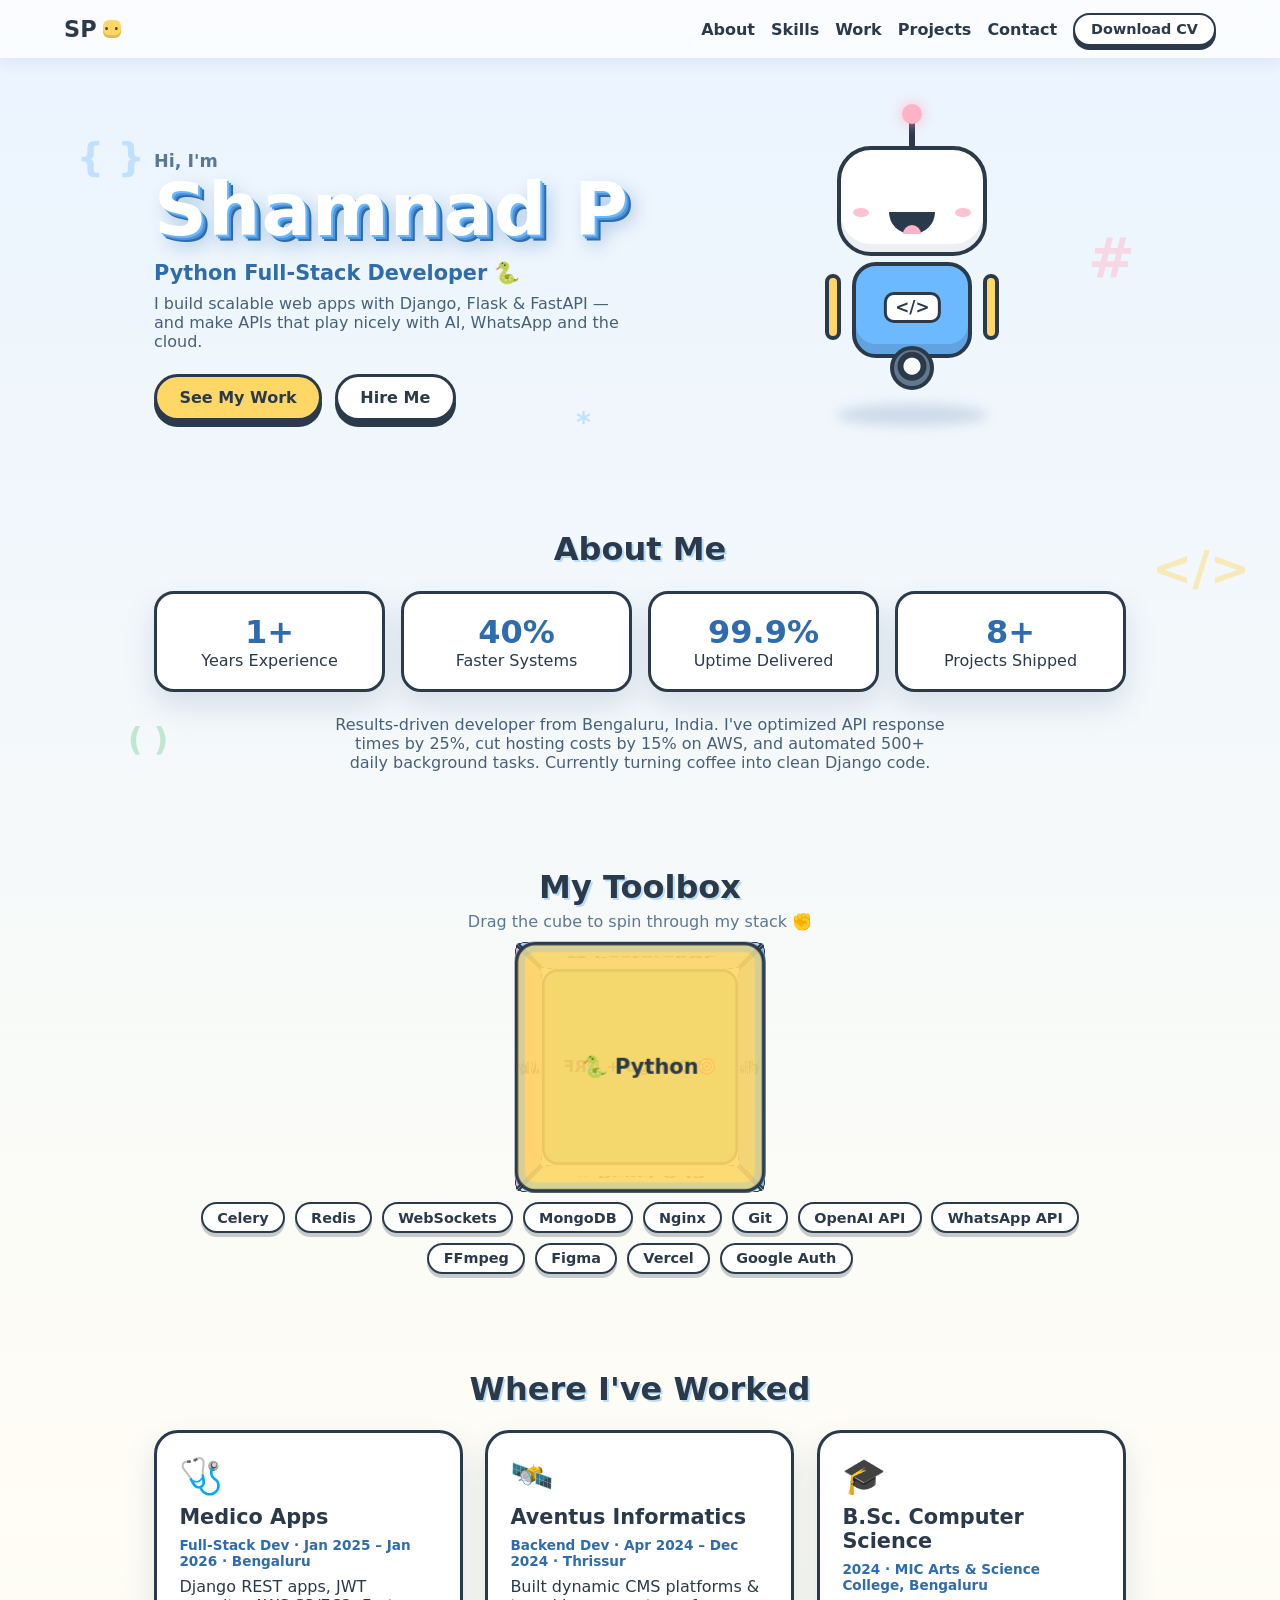
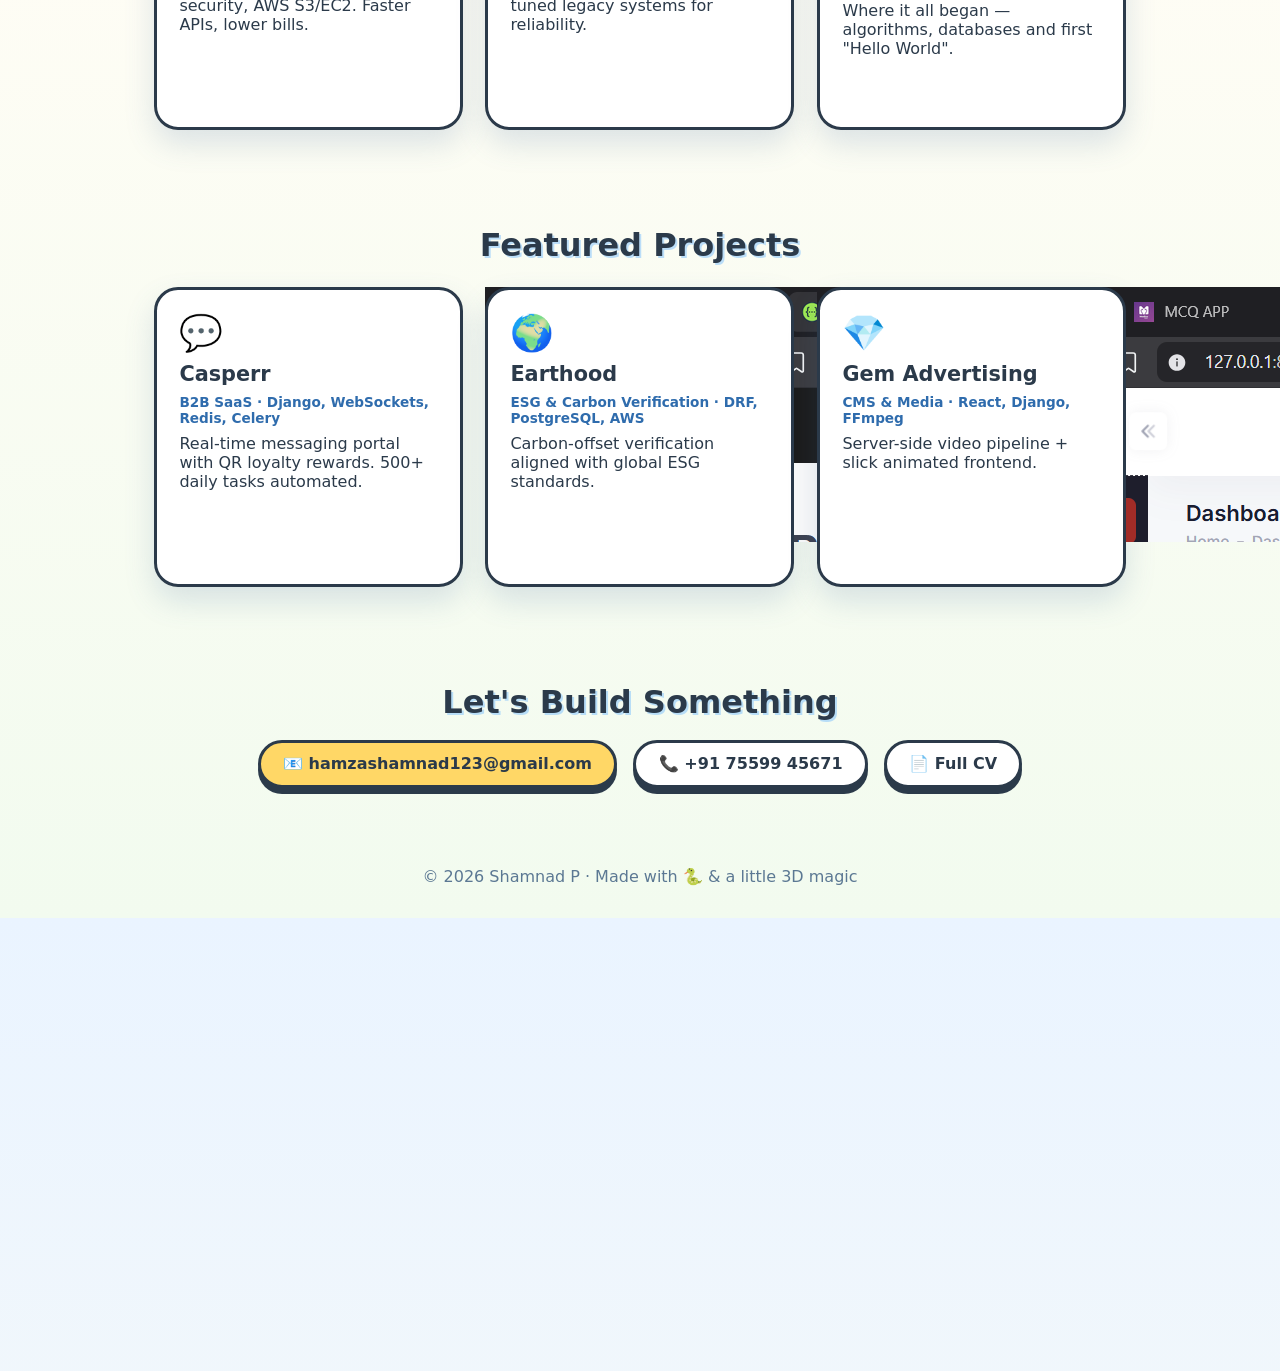
==== portfolio.html @ 56d4a5ea "Add Shamnad P portfolio content with simple cartoon style and matching 3D effects" ====
<!DOCTYPE html>
<html lang="en">
<head>
  <meta charset="UTF-8" />
  <meta name="viewport" content="width=device-width, initial-scale=1.0" />
  <title>Shamnad P — Full-Stack Developer</title>
  <meta name="description" content="Portfolio of Shamnad P, a Python Full-Stack Developer building scalable web apps with Django, Flask and FastAPI." />
  <link rel="icon" href="favicon-32x32.png" />
  <link rel="stylesheet" href="portfolio.css" />
</head>
<body>

  <!-- floating cartoon codebots (background) -->
  <div class="floaties" aria-hidden="true">
    <div class="floaty f1">{ }</div>
    <div class="floaty f2">&lt;/&gt;</div>
    <div class="floaty f3">( )</div>
    <div class="floaty f4">#</div>
    <div class="floaty f5">*</div>
  </div>

  <header class="site-head">
    <a class="logo" href="#top">SP<span class="logo-bot"></span></a>
    <nav>
      <a href="#about">About</a>
      <a href="#skills">Skills</a>
      <a href="#work">Work</a>
      <a href="#projects">Projects</a>
      <a href="#contact">Contact</a>
      <a class="btn btn-small" href="cv/shamnad.pdf" target="_blank" rel="noopener">Download CV</a>
    </nav>
  </header>

  <main id="top">

    <!-- HERO -->
    <section class="hero tilt-card" data-tilt>
      <div class="hero-text">
        <p class="hello">Hi, I'm</p>
        <h1 class="name3d">Shamnad P</h1>
        <p class="role">Python Full-Stack Developer 🐍</p>
        <p class="tagline">I build scalable web apps with Django, Flask &amp; FastAPI — and make APIs that play nicely with AI, WhatsApp and the cloud.</p>
        <div class="hero-btns">
          <a class="btn btn-primary pop3d" href="#projects">See My Work</a>
          <a class="btn pop3d" href="mailto:hamzashamnad123@gmail.com">Hire Me</a>
        </div>
      </div>

      <!-- CSS cartoon robot buddy -->
      <div class="buddy-wrap">
        <div class="buddy" id="buddy" title="Poke me!">
          <div class="antenna"><span class="bulb"></span></div>
          <div class="head">
            <div class="eye left"><span class="pupil"></span></div>
            <div class="eye right"><span class="pupil"></span></div>
            <div class="mouth"></div>
            <div class="cheek l"></div><div class="cheek r"></div>
          </div>
          <div class="torso">
            <div class="badge">&lt;/&gt;</div>
          </div>
          <div class="arm arm-l"></div>
          <div class="arm arm-r"></div>
          <div class="wheel"></div>
        </div>
        <div class="buddy-shadow"></div>
      </div>
    </section>

    <!-- ABOUT / STATS -->
    <section id="about" class="section">
      <h2 class="sec-title">About Me</h2>
      <div class="stats-row">
        <div class="stat pop3d" data-tilt><strong>1+</strong><span>Years Experience</span></div>
        <div class="stat pop3d" data-tilt><strong>40%</strong><span>Faster Systems</span></div>
        <div class="stat pop3d" data-tilt><strong>99.9%</strong><span>Uptime Delivered</span></div>
        <div class="stat pop3d" data-tilt><strong>8+</strong><span>Projects Shipped</span></div>
      </div>
      <p class="about-copy">Results-driven developer from Bengaluru, India. I've optimized API response times by 25%, cut hosting costs by 15% on AWS, and automated 500+ daily background tasks. Currently turning coffee into clean Django code.</p>
    </section>

    <!-- SKILLS CUBE -->
    <section id="skills" class="section">
      <h2 class="sec-title">My Toolbox</h2>
      <p class="sec-sub">Drag the cube to spin through my stack ✊</p>
      <div class="scene" id="cube-scene">
        <div class="cube" id="cube">
          <div class="face front">🐍 Python</div>
          <div class="face back">🎯 Django + DRF</div>
          <div class="face right">⚡ FastAPI &amp; Flask</div>
          <div class="face left">☁️ AWS · Docker</div>
          <div class="face top">🗄️ PostgreSQL</div>
          <div class="face bottom">⚛️ React &amp; JS</div>
        </div>
      </div>
      <div class="skill-tags">
        <span>Celery</span><span>Redis</span><span>WebSockets</span><span>MongoDB</span>
        <span>Nginx</span><span>Git</span><span>OpenAI API</span><span>WhatsApp API</span>
        <span>FFmpeg</span><span>Figma</span><span>Vercel</span><span>Google Auth</span>
      </div>
    </section>

    <!-- WORK EXPERIENCE -->
    <section id="work" class="section">
      <h2 class="sec-title">Where I've Worked</h2>
      <div class="cards">
        <article class="card" data-tilt>
          <div class="card-face card-front">
            <div class="card-emoji">🩺</div>
            <h3>Medico Apps</h3>
            <p class="meta">Full-Stack Dev · Jan 2025 – Jan 2026 · Bengaluru</p>
            <p>Django REST apps, JWT security, AWS S3/EC2. Faster APIs, lower bills.</p>
          </div>
          <div class="card-face card-back">
            <p>⬆ API speed <strong>+25%</strong><br>⬇ Hosting cost <strong>-15%</strong><br>🔒 End-to-end encryption<br>🤝 Git workflows <strong>-20%</strong> conflicts</p>
          </div>
        </article>

        <article class="card" data-tilt>
          <div class="card-face card-front">
            <div class="card-emoji">🛰️</div>
            <h3>Aventus Informatics</h3>
            <p class="meta">Backend Dev · Apr 2024 – Dec 2024 · Thrissur</p>
            <p>Built dynamic CMS platforms &amp; tuned legacy systems for reliability.</p>
          </div>
          <div class="card-face card-back">
            <p>📈 Engagement <strong>+30%</strong><br>🛠 Reliability <strong>+20%</strong><br>💬 Turned business ideas into specs</p>
          </div>
        </article>

        <article class="card" data-tilt>
          <div class="card-face card-front">
            <div class="card-emoji">🎓</div>
            <h3>B.Sc. Computer Science</h3>
            <p class="meta">2024 · MIC Arts &amp; Science College, Bengaluru</p>
            <p>Where it all began — algorithms, databases and first "Hello World".</p>
          </div>
          <div class="card-face card-back">
            <p>🧠 Foundations in CS<br>🚀 Graduated 2024<br>💻 Then never stopped coding</p>
          </div>
        </article>
      </div>
    </section>

    <!-- PROJECTS -->
    <section id="projects" class="section">
      <h2 class="sec-title">Featured Projects</h2>
      <div class="cards">
        <article class="card proj" data-tilt>
          <img src="images/portfolio/echo_api.png" alt="Casperr" onerror="this.style.display='none'" />
          <div class="card-face card-front">
            <div class="card-emoji">💬</div>
            <h3>Casperr</h3>
            <p class="meta">B2B SaaS · Django, WebSockets, Redis, Celery</p>
            <p>Real-time messaging portal with QR loyalty rewards. 500+ daily tasks automated.</p>
          </div>
          <div class="card-face card-back"><p>⚡ Latency <strong>-30%</strong> via Celery<br>🔐 JWT-authenticated APIs<br>📡 Live notifications w/ Django Channels</p></div>
        </article>

        <article class="card proj" data-tilt>
          <img src="images/portfolio/earth_hood_api.png" alt="Earthood" onerror="this.style.display='none'" />
          <div class="card-face card-front">
            <div class="card-emoji">🌍</div>
            <h3>Earthood</h3>
            <p class="meta">ESG &amp; Carbon Verification · DRF, PostgreSQL, AWS</p>
            <p>Carbon-offset verification aligned with global ESG standards.</p>
          </div>
          <div class="card-face card-back"><p>🗄 Query speed <strong>+40%</strong> via index tuning<br>✅ High-integrity data records</p></div>
        </article>

        <article class="card proj" data-tilt>
          <img src="images/portfolio/gem_cms.png" alt="Gem Advertising" onerror="this.style.display='none'" />
          <div class="card-face card-front">
            <div class="card-emoji">💎</div>
            <h3>Gem Advertising</h3>
            <p class="meta">CMS &amp; Media · React, Django, FFmpeg</p>
            <p>Server-side video pipeline + slick animated frontend.</p>
          </div>
          <div class="card-face card-back"><p>🎬 Media ops time <strong>-50%</strong> with FFmpeg<br>🕹 Framer Motion boosted retention</p></div>
        </article>
      </div>
    </section>

    <!-- CONTACT -->
    <section id="contact" class="section tilt-card" data-tilt>
      <h2 class="sec-title">Let's Build Something</h2>
      <div class="contact-links">
        <a class="btn btn-primary pop3d" href="mailto:hamzashamnad123@gmail.com">📧 hamzashamnad123@gmail.com</a>
        <a class="btn pop3d" href="tel:+917559945671">📞 +91 75599 45671</a>
        <a class="btn pop3d" href="cv/shamnad.pdf" target="_blank" rel="noopener">📄 Full CV</a>
      </div>
    </section>

  </main>

  <footer>
    <p>© 2026 Shamnad P · Made with 🐍 &amp; a little 3D magic</p>
  </footer>

  <canvas id="confetti" aria-hidden="true"></canvas>
  <script src="portfolio.js"></script>
</body>
</html>
---- portfolio.css ----
/* ============ Shamnad P — simple cartoon portfolio, matching the Pip's World vibe ============ */
* { box-sizing: border-box; margin: 0; padding: 0; }

:root {
  --sky: #eaf4ff;
  --cream: #fffdf5;
  --ink: #2b3a4a;
  --blue: #6db9ff;
  --yellow: #ffd766;
  --green: #8fd6a8;
  --pink: #ffb3c7;
  --shadow: 0 14px 30px rgba(70, 110, 160, .18);
}

html { scroll-behavior: smooth; }
body {
  font-family: "Trebuchet MS", "Comic Sans MS", system-ui, sans-serif;
  color: var(--ink);
  background: linear-gradient(180deg, var(--sky) 0%, var(--cream) 60%, #f2fbef 100%);
  overflow-x: hidden;
}

/* ---------- floating code symbols ---------- */
.floaties { position: fixed; inset: 0; pointer-events: none; z-index: 0; }
.floaty {
  position: absolute; font-weight: bold; color: rgba(109,185,255,.35);
  animation: drift 16s ease-in-out infinite alternate;
}
.f1 { top: 15%; left: 6%;  font-size: 2.4rem; }
.f2 { top: 60%; left: 90%; font-size: 3rem;   animation-delay: -4s; color: rgba(255,215,102,.45); }
.f3 { top: 80%; left: 10%; font-size: 2rem;   animation-delay: -8s; color: rgba(143,214,168,.5); }
.f4 { top: 25%; left: 85%; font-size: 3.5rem; animation-delay: -2s; color: rgba(255,179,199,.45); }
.f5 { top: 45%; left: 45%; font-size: 1.8rem; animation-delay: -6s; }
@keyframes drift { from { transform: translateY(-20px) rotate(-8deg);} to { transform: translateY(24px) rotate(10deg);} }

/* ---------- header ---------- */
.site-head {
  position: sticky; top: 0; z-index: 10;
  display: flex; align-items: center; justify-content: space-between;
  padding: .8rem 5vw;
  background: rgba(255,255,255,.75); backdrop-filter: blur(8px);
  box-shadow: 0 4px 14px rgba(70,110,160,.10);
}
.logo {
  font-size: 1.4rem; font-weight: 800; text-decoration: none; color: var(--ink);
  display: inline-flex; align-items: center; gap: .4rem;
  transition: transform .3s;
}
.logo:hover { transform: rotate(-6deg) scale(1.05); }
.logo-bot { width: 18px; height: 18px; border-radius: 6px; background: var(--yellow);
  box-shadow: inset 0 -3px 0 rgba(0,0,0,.12); position: relative; }
.logo-bot::after { content:"• •"; font-size: 8px; letter-spacing: 1px; color:#5b4a12;
  position:absolute; inset:0; display:flex; align-items:center; justify-content:center; }
nav { display: flex; gap: 1rem; align-items: center; flex-wrap: wrap; }
nav a { color: var(--ink); text-decoration: none; font-weight: 600; }
nav a:hover { color: #3d84d6; }

/* ---------- buttons ---------- */
.btn {
  display: inline-block; padding: .7rem 1.4rem; border-radius: 999px;
  background: #fff; color: var(--ink); text-decoration: none; font-weight: 700;
  border: 3px solid var(--ink); box-shadow: 0 6px 0 var(--ink);
  transition: transform .15s, box-shadow .15s;
}
.btn:hover { transform: translateY(-3px); box-shadow: 0 9px 0 var(--ink); }
.btn:active { transform: translateY(4px); box-shadow: 0 2px 0 var(--ink); }
.btn-primary { background: var(--yellow); }
.btn-small { padding: .4rem 1rem; border-width: 2px; box-shadow: 0 4px 0 var(--ink); font-size: .9rem; }

/* ---------- hero ---------- */
.hero {
  position: relative; z-index: 1;
  display: grid; grid-template-columns: 1.2fr 1fr; gap: 2rem; align-items: center;
  max-width: 1100px; margin: 3rem auto 1rem; padding: 2.5rem 5vw;
}
.hello { font-size: 1.1rem; color: #5b7893; font-weight: 700; }
.name3d {
  font-size: clamp(2.6rem, 7vw, 4.6rem); line-height: 1.05; letter-spacing: 1px;
  color: #fff;
  text-shadow: 2px 2px 0 var(--blue), 4px 4px 0 #4d94dd, 6px 6px 0 #2f6cad, 8px 10px 18px rgba(47,108,173,.35);
}
.role { font-size: 1.3rem; font-weight: 800; margin-top: .8rem; color: #2f6cad; }
.tagline { margin-top: .6rem; max-width: 46ch; color: #47607a; }
.hero-btns { margin-top: 1.4rem; display: flex; gap: .8rem; flex-wrap: wrap; }

/* pop-on-hover 3D */
.pop3d { transform-style: preserve-3d; transition: transform .25s ease, box-shadow .25s ease; }
.pop3d:hover { transform: perspective(500px) translateZ(14px) rotateX(6deg); }

/* ---------- cartoon robot buddy (pure CSS) ---------- */
.buddy-wrap { perspective: 800px; display: flex; flex-direction: column; align-items: center; }
.buddy {
  position: relative; width: 190px; height: 250px; cursor: pointer;
  transform-style: preserve-3d;
  animation: bob 3s ease-in-out infinite;
}
@keyframes bob { 0%,100% { transform: translateY(0);} 50% { transform: translateY(-14px);} }
.buddy.poked { animation: poke-spin .9s cubic-bezier(.3,1.6,.4,1); }
@keyframes poke-spin {
  0% { transform: rotateY(0) scale(1); }
  60% { transform: rotateY(540deg) scale(1.12); }
  100% { transform: rotateY(720deg) scale(1); }
}
.antenna { position: absolute; top: -26px; left: 50%; width: 6px; height: 30px;
  background: var(--ink); border-radius: 3px; transform: translateX(-50%); }
.bulb { position: absolute; top: -16px; left: 50%; width: 20px; height: 20px; margin-left: -10px;
  border-radius: 50%; background: var(--pink); box-shadow: 0 0 14px rgba(255,179,199,.9);
  animation: blinklight 2s infinite; }
@keyframes blinklight { 0%,100%{opacity:1;} 50%{opacity:.4;} }
.head {
  position: absolute; top: 0; left: 50%; transform: translateX(-50%);
  width: 150px; height: 110px; border-radius: 34px;
  background: #fff; border: 4px solid var(--ink); box-shadow: inset 0 -8px 0 rgba(70,110,160,.10);
}
.eye { position: absolute; top: 28px; width: 30px; height: 30px; border-radius: 50%;
  background: #fff; border: 3px solid var(--ink); overflow: hidden; }
.eye.left { left: 24px; } .eye.right { right: 24px; }
.pupil { position: absolute; top: 8px; left: 8px; width: 12px; height: 12px; border-radius: 50%;
  background: var(--ink); transition: transform .1s; }
.mouth { position: absolute; bottom: 18px; left: 50%; transform: translateX(-50%);
  width: 46px; height: 22px; border-radius: 0 0 40px 40px; background: var(--ink); }
.mouth::after { content:""; position:absolute; bottom:0; left:50%; margin-left:-9px;
  width:18px; height:9px; border-radius: 9px 9px 0 0; background: var(--pink); }
.cheek { position: absolute; top: 58px; width: 16px; height: 9px; border-radius: 50%; opacity:.8; }
.cheek.l { left: 12px; background: var(--pink); } .cheek.r { right: 12px; background: var(--pink); }
.torso {
  position: absolute; top: 116px; left: 50%; transform: translateX(-50%);
  width: 120px; height: 96px; border-radius: 24px;
  background: var(--blue); border: 4px solid var(--ink);
  box-shadow: inset 0 -10px 0 rgba(0,0,0,.12);
}
.badge { position: absolute; top: 26px; left: 50%; transform: translateX(-50%);
  background: #fff; border: 3px solid var(--ink); border-radius: 10px;
  padding: .15rem .5rem; font-weight: 800; font-size: 1.05rem; }
.arm { position: absolute; top: 128px; width: 16px; height: 66px; border-radius: 10px;
  background: var(--yellow); border: 4px solid var(--ink); transform-origin: top center; }
.arm-l { left: 8px; animation: waveL 3s ease-in-out infinite; }
.arm-r { right: 8px; animation: waveR 3s ease-in-out infinite; }
@keyframes waveL { 0%,100%{transform:rotate(8deg);} 50%{transform:rotate(-14deg);} }
@keyframes waveR { 0%,100%{transform:rotate(-8deg);} 50%{transform:rotate(20deg);} }
.wheel { position: absolute; bottom: 6px; left: 50%; margin-left: -22px;
  width: 44px; height: 44px; border-radius: 50%;
  background: radial-gradient(circle at 50% 45%, #fff 0 8px, var(--ink) 9px 14px, #62788d 15px);
  border: 4px solid var(--ink); animation: roll 2.4s linear infinite; }
@keyframes roll { to { transform: rotate(360deg); } }
.buddy-shadow { width: 150px; height: 22px; margin-top: 8px; border-radius: 50%;
  background: rgba(70,110,160,.20); filter: blur(6px); animation: shade 3s ease-in-out infinite; }
@keyframes shade { 0%,100%{transform:scale(1);opacity:.8;} 50%{transform:scale(.82);opacity:.5;} }

/* ---------- sections ---------- */
.section { position: relative; z-index: 1; max-width: 1100px; margin: 0 auto; padding: 3rem 5vw; text-align: center; }
.sec-title { font-size: 2rem; margin-bottom: .4rem; text-shadow: 2px 2px 0 rgba(109,185,255,.45); }
.sec-sub { color: #5b7893; margin-bottom: 1.4rem; }

.stats-row { display: grid; grid-template-columns: repeat(auto-fit, minmax(160px,1fr)); gap: 1rem; margin: 1.4rem 0; }
.stat {
  background: #fff; border: 3px solid var(--ink); border-radius: 20px; padding: 1.2rem .8rem;
  box-shadow: var(--shadow);
}
.stat strong { display: block; font-size: 2rem; color: #2f6cad; }
.about-copy { max-width: 60ch; margin: 1rem auto 0; color: #47607a; }

/* ---------- skills cube ---------- */
.scene { width: 220px; height: 220px; margin: 1.6rem auto; perspective: 900px; cursor: grab; }
.scene:active { cursor: grabbing; }
.cube { width: 100%; height: 100%; position: relative; transform-style: preserve-3d;
  animation: spin 12s linear infinite; }
.cube.dragging { animation: none; }
@keyframes spin { from { transform: rotateX(-18deg) rotateY(0);} to { transform: rotateX(-18deg) rotateY(360deg);} }
.face {
  position: absolute; inset: 0; display: flex; align-items: center; justify-content: center;
  font-weight: 800; font-size: 1.15rem; color: var(--ink);
  background: rgba(255,255,255,.92); border: 3px solid var(--ink); border-radius: 18px;
  box-shadow: inset 0 0 0 6px rgba(109,185,255,.25);
}
.front  { transform: translateZ(110px); background: rgba(255,215,102,.9); }
.back   { transform: rotateY(180deg) translateZ(110px); background: rgba(143,214,168,.9); }
.right  { transform: rotateY(90deg) translateZ(110px); background: rgba(109,185,255,.85); }
.left   { transform: rotateY(-90deg) translateZ(110px); background: rgba(255,179,199,.9); }
.top    { transform: rotateX(90deg) translateZ(110px); background: rgba(200,220,255,.95); }
.bottom { transform: rotateX(-90deg) translateZ(110px); background: rgba(220,255,230,.95); }

.skill-tags { display: flex; flex-wrap: wrap; gap: .6rem; justify-content: center; margin-top: 1rem; }
.skill-tags span {
  background: #fff; border: 2px solid var(--ink); border-radius: 999px;
  padding: .35rem .9rem; font-weight: 700; font-size: .9rem;
  box-shadow: 0 4px 0 rgba(43,58,74,.25); transition: transform .2s;
}
.skill-tags span:hover { transform: translateY(-4px) rotate(-2deg); }

/* ---------- flip cards ---------- */
.cards { display: grid; grid-template-columns: repeat(auto-fit, minmax(260px,1fr)); gap: 1.4rem; margin-top: 1.4rem; }
.card {
  position: relative; height: 300px; border-radius: 24px; text-align: left;
  transform-style: preserve-3d; transition: transform .7s cubic-bezier(.4,1.4,.4,1);
  box-shadow: var(--shadow); cursor: pointer;
}
.card:hover { transform: rotateY(180deg); }
.card-face {
  position: absolute; inset: 0; backface-visibility: hidden; -webkit-backface-visibility: hidden;
  border-radius: 24px; padding: 1.4rem; border: 3px solid var(--ink);
  background: #fff; display: flex; flex-direction: column; gap: .5rem;
}
.card-front img { width: 100%; height: 110px; object-fit: cover; border-radius: 14px; margin-bottom: .4rem; }
.card-back { transform: rotateY(180deg); background: var(--blue);
  display: flex; align-items: center; justify-content: center; font-size: 1.05rem; line-height: 1.9; }
.card-emoji { font-size: 2.2rem; }
.card h3 { font-size: 1.3rem; }
.meta { color: #2f6cad; font-weight: 700; font-size: .85rem; }

/* ---------- contact + footer ---------- */
.contact-links { display: flex; gap: 1rem; justify-content: center; flex-wrap: wrap; margin-top: 1.2rem; }
footer { text-align: center; padding: 2rem; color: #5b7893; position: relative; z-index: 1; }

/* ---------- confetti canvas ---------- */
#confetti { position: fixed; inset: 0; pointer-events: none; z-index: 5; }

/* tilt elements get JS transforms */
[data-tilt] { transform-style: preserve-3d; will-change: transform; }

@media (max-width: 760px) {
  .hero { grid-template-columns: 1fr; text-align: center; }
  .tagline { margin-inline: auto; }
  .hero-btns { justify-content: center; }
  nav { gap: .7rem; font-size: .9rem; }
}
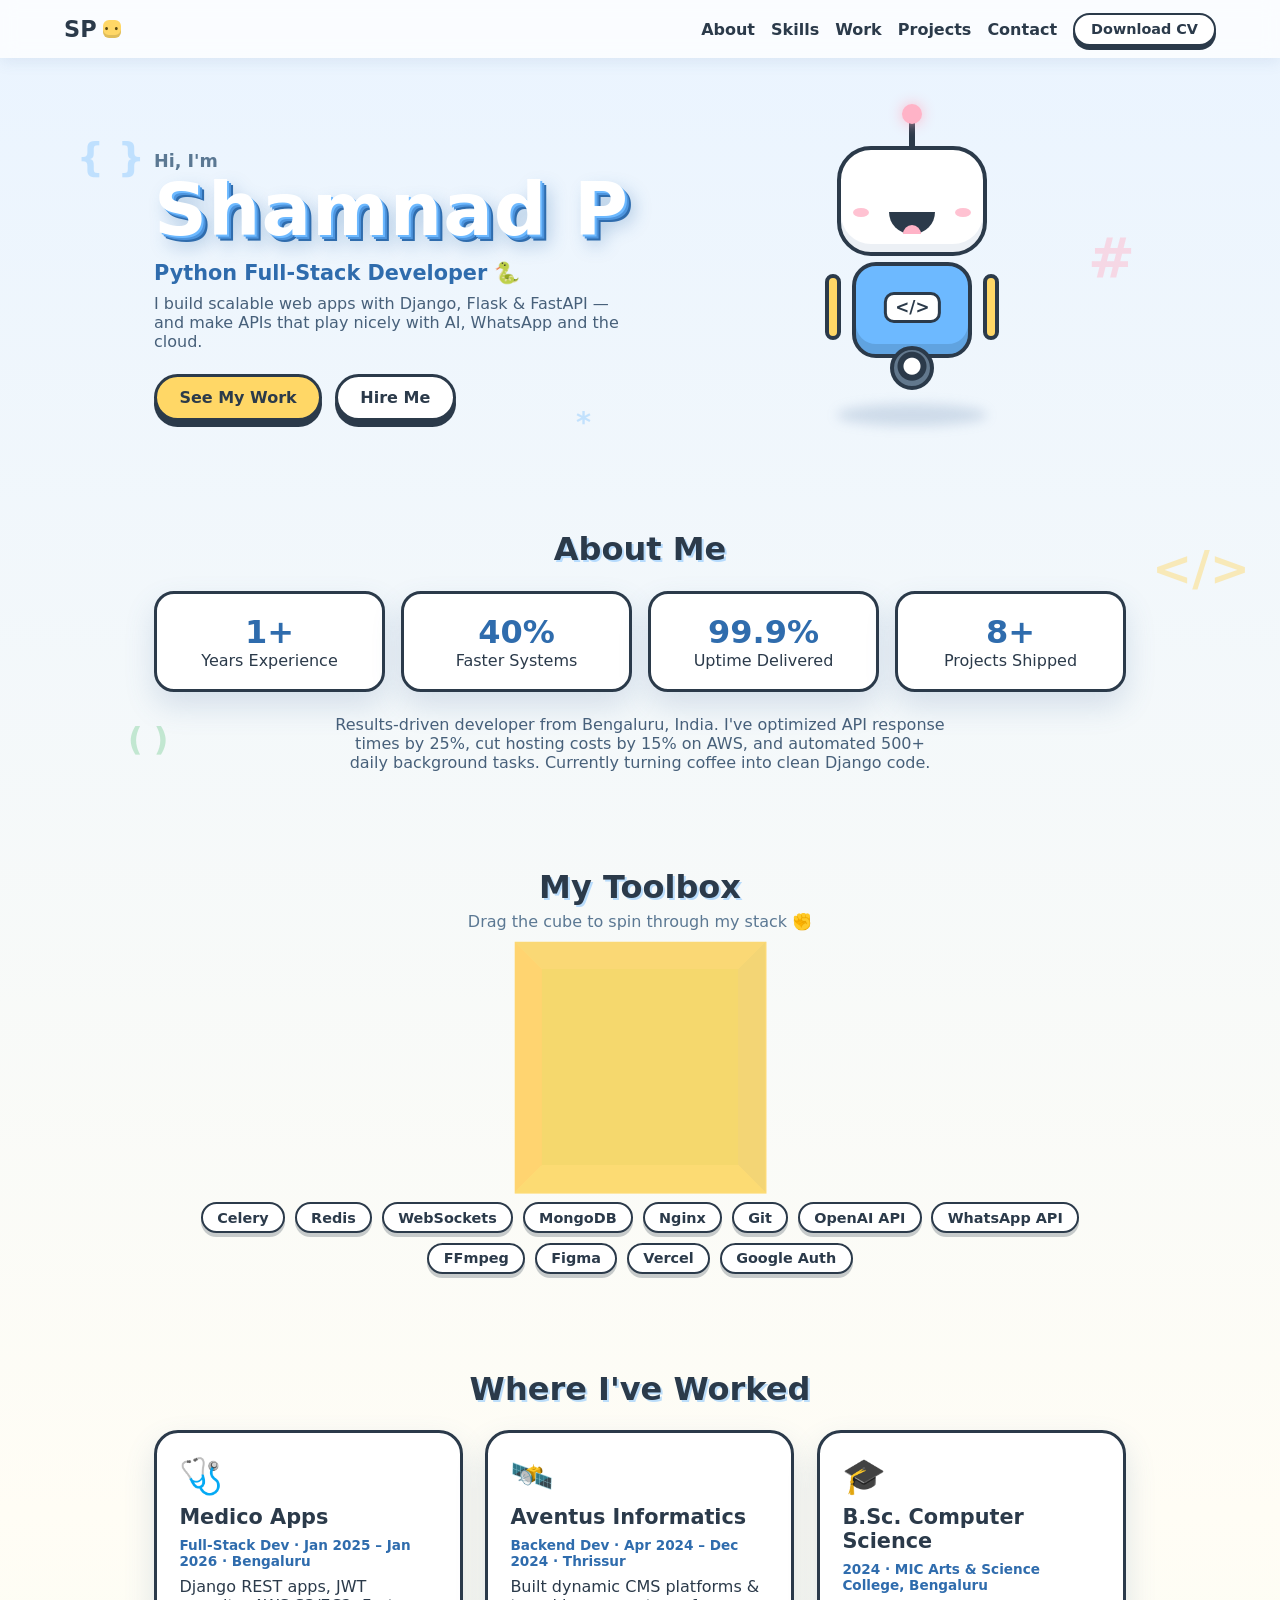
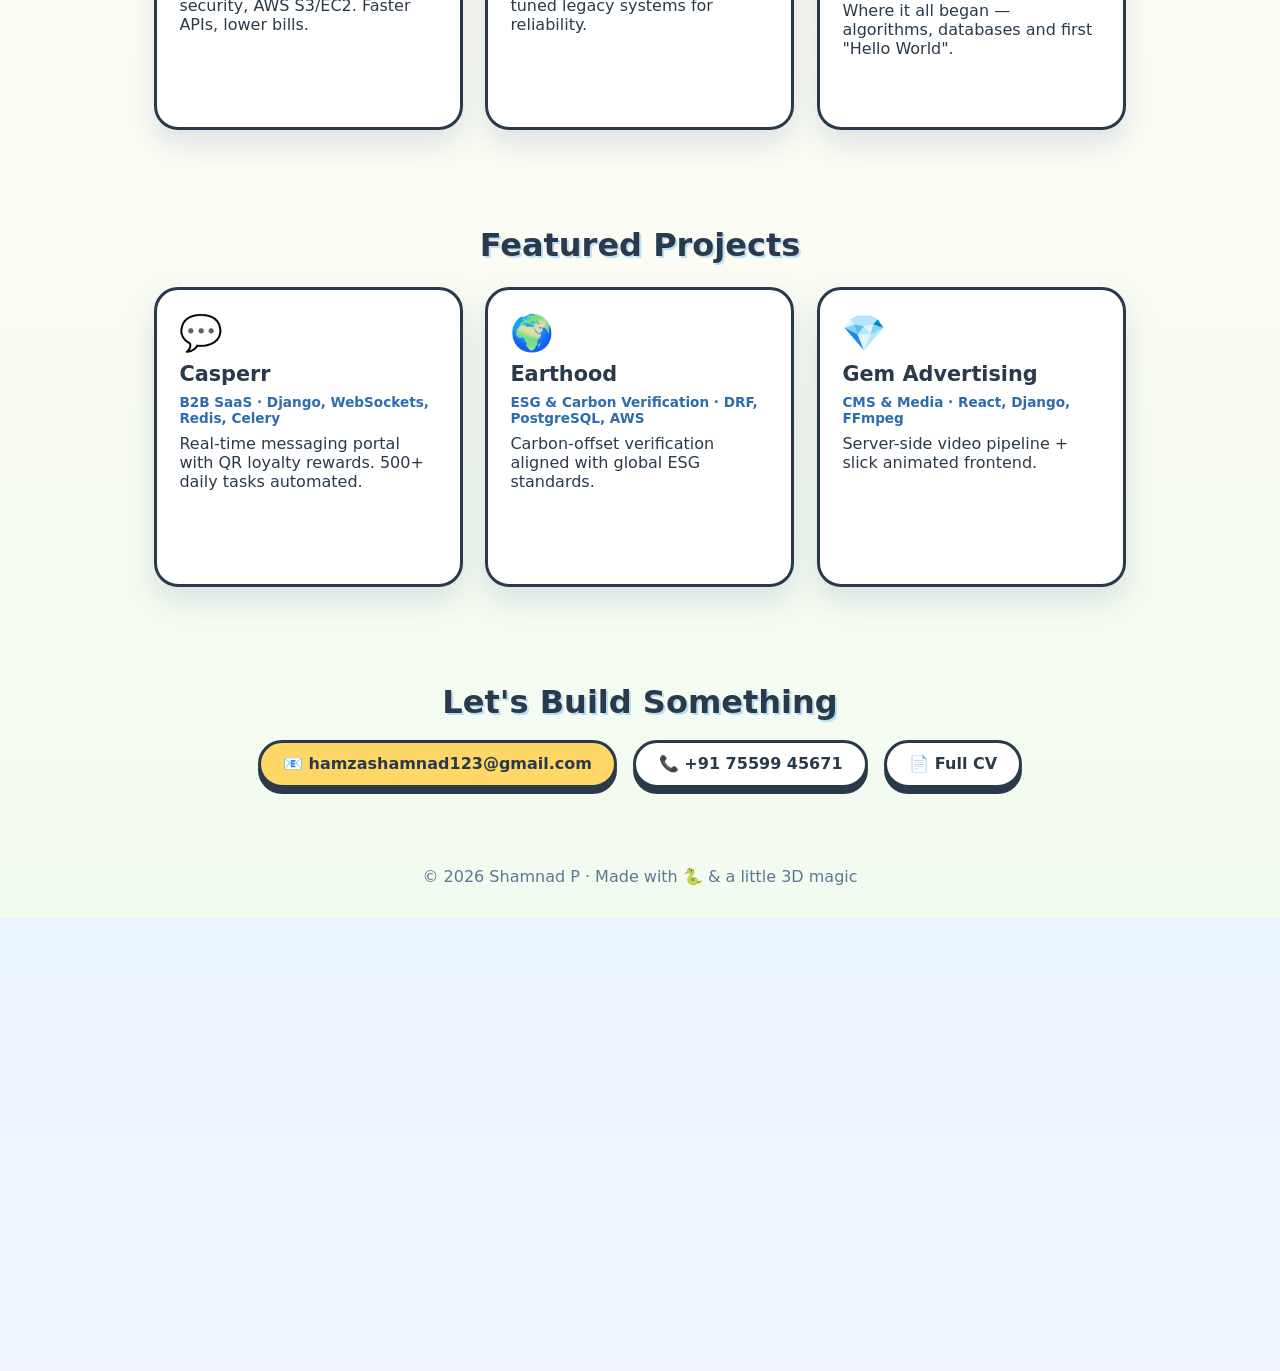
==== commit 35b7fe65: "Remove unused template files, fix image paths, keep clean site" ====
--- a/portfolio.html
+++ b/portfolio.html
@@ -147,7 +147,7 @@
       <h2 class="sec-title">Featured Projects</h2>
       <div class="cards">
         <article class="card proj" data-tilt>
-          <img src="images/portfolio/echo_api.png" alt="Casperr" onerror="this.style.display='none'" />
+          <img src="images/portfolio/echos_api.png" alt="Casperr" onerror="this.style.display='none'" />
           <div class="card-face card-front">
             <div class="card-emoji">💬</div>
             <h3>Casperr</h3>
